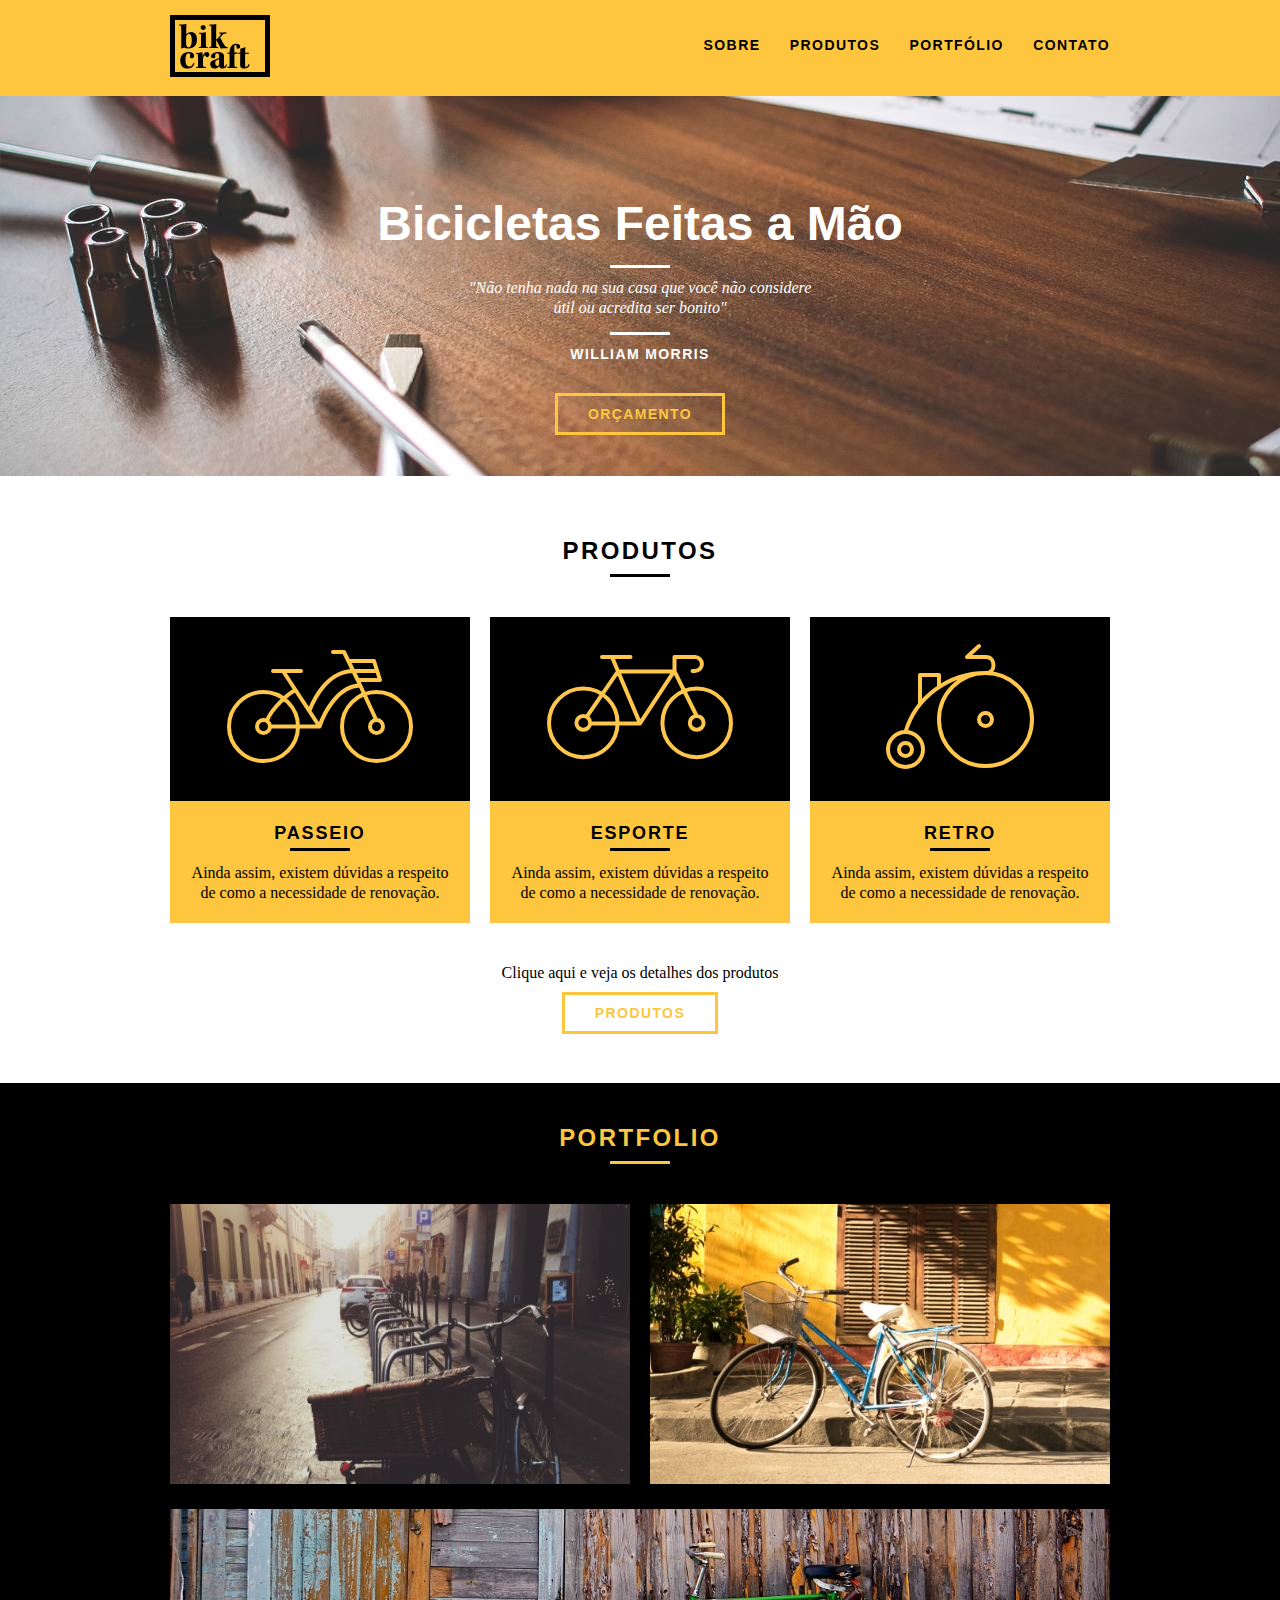
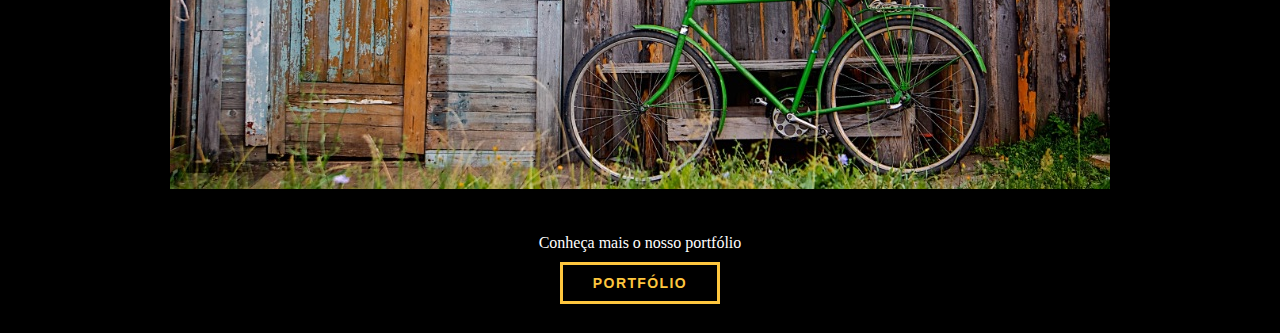
==== Index.html @ 59be9bf6 "BikCraft v1" ====
<!DOCTYPE html>
<html lang="pt-br">
    <head>
        <meta charset="UTF-8">
        <meta http-equiv="X-UA-Compatible" content="IE=edge">
        <meta name="viewport" content="width=device-width, initial-scale=1.0">
        <link rel="stylesheet" href="css/style.css">
        <link rel="stylesheet" href="css/grid.css">
        <link rel="stylesheet" href="css/normalize.css">
        <link rel="stylesheet" href="css/reset.css">
        <title>titulo</title>
    </head>

    <body>
        <header class="header">
            <div class="container">
                <a href="Index.html" class="grid-4">
                    <img src="img/bikcraft.svg" alt="BikCraft">
                </a>
                <nav class="grid-12 header_menu">
                    <ul>
                        <li><a href="sobre.html">Sobre</a></li>
                        <li><a href="produtos.html">Produtos</a></li>
                        <li><a href="portfolio.html">Portfólio</a></li>
                        <li><a href="contato.html">Contato</a></li>
                    </ul>
                </nav>
            </div>
        </header>

        <section class="introducao">
            <div class="container">
                <h1>Bicicletas Feitas a Mão</h1>
                <blockquote class="quote-externo">
                    <p>"Não tenha nada na sua casa que você não considere útil ou acredita ser bonito"</p>
                    <cite>WILLIAM MORRIS</cite>
                </blockquote>   
                <a href="produtos.html" class="btn">Orçamento</a>           
            </div>
        </section>

        <section class="produtos container">
            <h2 class="subtitulo">Produtos</h2>
            <ul class="produtos_lista">
                
                <li class="grid-1-3">
                    <div class="produtos_icone">
                        <img src="img/produtos/passeio.svg" alt="BikCraft Passeio">
                    </div>
                    <h3>Passeio</h3>
                    <p>Ainda assim, existem dúvidas a respeito de como a necessidade de renovação.</p>
                </li>

                <li class="grid-1-3">
                    <div class="produtos_icone">
                        <img src="img/produtos/esporte.svg" alt="BikCraft Esporte">
                    </div>
                    <h3>Esporte</h3>
                    <p>Ainda assim, existem dúvidas a respeito de como a necessidade de renovação.</p>
                </li>

                <li class="grid-1-3">
                    <div class="produtos_icone">
                        <img src="img/produtos/retro.svg" alt="BikCraft Retro">
                    </div>
                    <h3>Retro</h3>
                    <p>Ainda assim, existem dúvidas a respeito de como a necessidade de renovação.</p>
                </li>
            </ul>

            <div class="call">
                <p>Clique aqui e veja os detalhes dos produtos</p>
                <a href="produtos.html" class="btn btn-preto">Produtos</a>
            </div>
        </section>

        <section class="portfolio">
            <div class="container">
                <h2 class="subtitulo">Portfolio</h2>
                <ul class="portfolio_lista">
                    <li class="grid-8"><img src="img/portfolio/retro.jpg" alt="Bicicleta Retro"></li>
                    <li class="grid-8"><img src="img/portfolio/passeio.jpg" alt="Bicicleta Passeio"></li>
                    <li class="grid-8"><img src="img/portfolio/esporte.jpg" alt="Bicicleta Esporte"></li>
                </ul>
                <div class="call">
                    <p>Conheça mais o nosso portfólio</p>
                    <a href="portfolio.html" class="btn">Portfólio</a>
                </div>
            </div>
        </section>
    </body>
</html>
---- css/style.css ----
/* estilos gerais */

body{
    font-family: Arial, Helvetica, sans-serif;
}

p{
    font-family: Georgia, 'Times New Roman', serif;
    font-size: 14px;
    line-height: 20px;
}

.btn{
    border: 3px solid #fec63e;
    padding: 10px 30px;
    color: #fec63e;
    font-size: 14px;
    line-height: 20px;
    text-transform: uppercase;
    font-weight: bold;
    letter-spacing: .1em;
    transition: .2s;
}

.btn:hover{
    color: #fff;
    border-color: #fff;
}

.btn.btn-preto:hover{
    color: #000;
    border-color: #000;
}

/* header */
.header{
    position: fixed;
    top: 0;
    width: 100%;
    background: #fec63e;
    padding: 15px 0;
    z-index: 10;
}

.header_menu{
    text-align: right;
}

.header_menu ul li{
    display: inline-block;
    margin-left: 25px;
    margin-top: 20px;
}

.header_menu ul li a{
    color: #000;
    font-weight: bold;
    text-transform: uppercase;
    letter-spacing: .1em;
    font-size: 14px;
    line-height: 20px;
    padding: 10px 0;
    transition: .2s;
}

.header_menu ul li a:hover{
    color: #fff;
}

.subtitulo{
    font-size: 24px;
    line-height: 30px;
    font-weight: bold;
    letter-spacing: .1em;
    color: #000;
    text-transform: uppercase;
    text-align: center;
    margin-bottom: 40px;
}

.subtitulo:after{
    content: "";
    display: block;
    width: 60px;
    height: 3px;
    background: #000;
    margin: 8px auto;
}

/* Introdução */
.introducao{
    width: 100%;
    height: 380px;
    background-image: url(../img/bg.jpg);
    background-size: cover;
    margin-top: 96px;
    text-align: center;
    padding-top: 100px;
}

.introducao h1{
    font-size: 48px;
    color: #fff;
    font-weight: bold;
    text-transform: bold;
}

.quote-externo{
    max-width: 360px;
    margin: 0 auto;
    margin-bottom: 40px;
    color: white;
}

.quote-externo p{
    font-style: italic;
}

.quote-externo p::before, .quote-externo p::after{
    content: "";
    display: block;
    width: 60px;
    height: 3px;
    background: #fff;
    margin: 14px auto 10px auto;
}

.quote-externo cite{
    font-style: normal;
    font-weight: bold;
    font-size: 14px;
    letter-spacing: .1em;
}

/* Produtos */

.produtos{
    padding: 60px 0px;
    text-align: center;
}

.produtos_lista li{
    background-color: #fec63e;

}

.produtos_lista li h3{
    font-weight: bold;
    font-size: 18px;
    line-height: 25px;
    text-transform: uppercase;
    letter-spacing: .1em;
    margin-top: 20px;
}

.produtos_lista li h3:after{
    content: "";
    display: block;
    width: 60px;
    height: 3px;
    background: #000;
    margin: 2px auto;
}

.produtos_lista li p{
    padding: 10px 20px 20px 20px;
}

.produtos_icone{
    background: #000;
    padding: 20px;
}

.call{
    text-align: center;
    padding-top: 40px;
    clear: both;
}

.call p{
    margin-bottom: 20px;
}


/* Portfolio */

.portfolio{
    width: 100%;
    background: #000;
    padding: 40px 0;
}

.portfolio .subtitulo{
    color: #fec63e;
}

.portfolio .subtitulo:after{
    background: #fec63e;
}

.portfolio_lista li:last-child{
    margin-top: 20px;
}

.portfolio .call p{
    color: #fff;
}
---- css/grid.css ----
*, *:before, *:after {
  -webkit-box-sizing: border-box; 
  -moz-box-sizing: border-box; 
  box-sizing: border-box;
}

.container {
	width: 960px;
	margin: 0 auto;
	position: relative;
}

.container:after, .container:before {
	content: " ";
	display: table;
}

.container:after {
	clear: both;
}

.grid-1, .grid-2, .grid-3, .grid-4, .grid-5, .grid-6, .grid-7, .grid-8, .grid-9, .grid-10, .grid-11, .grid-12, .grid-13, .grid-14, .grid-15, .grid-16, .grid-1-3 {
	float: left;
	margin-left: 10px;
	margin-right: 10px;
}

.grid-1 	{width: 40px;}
.grid-2 	{width: 100px;}
.grid-3 	{width: 160px;}
.grid-4 	{width: 220px;}
.grid-5 	{width: 280px;}
.grid-6 	{width: 340px;}
.grid-7 	{width: 400px;}
.grid-8 	{width: 460px;}
.grid-9 	{width: 520px;}
.grid-10 	{width: 580px;}
.grid-11 	{width: 640px;}
.grid-12 	{width: 700px;}
.grid-13 	{width: 760px;}
.grid-14 	{width: 820px;}
.grid-15 	{width: 880px;}
.grid-16 	{width: 940px;}
.grid-1-3	{width: 300px;}
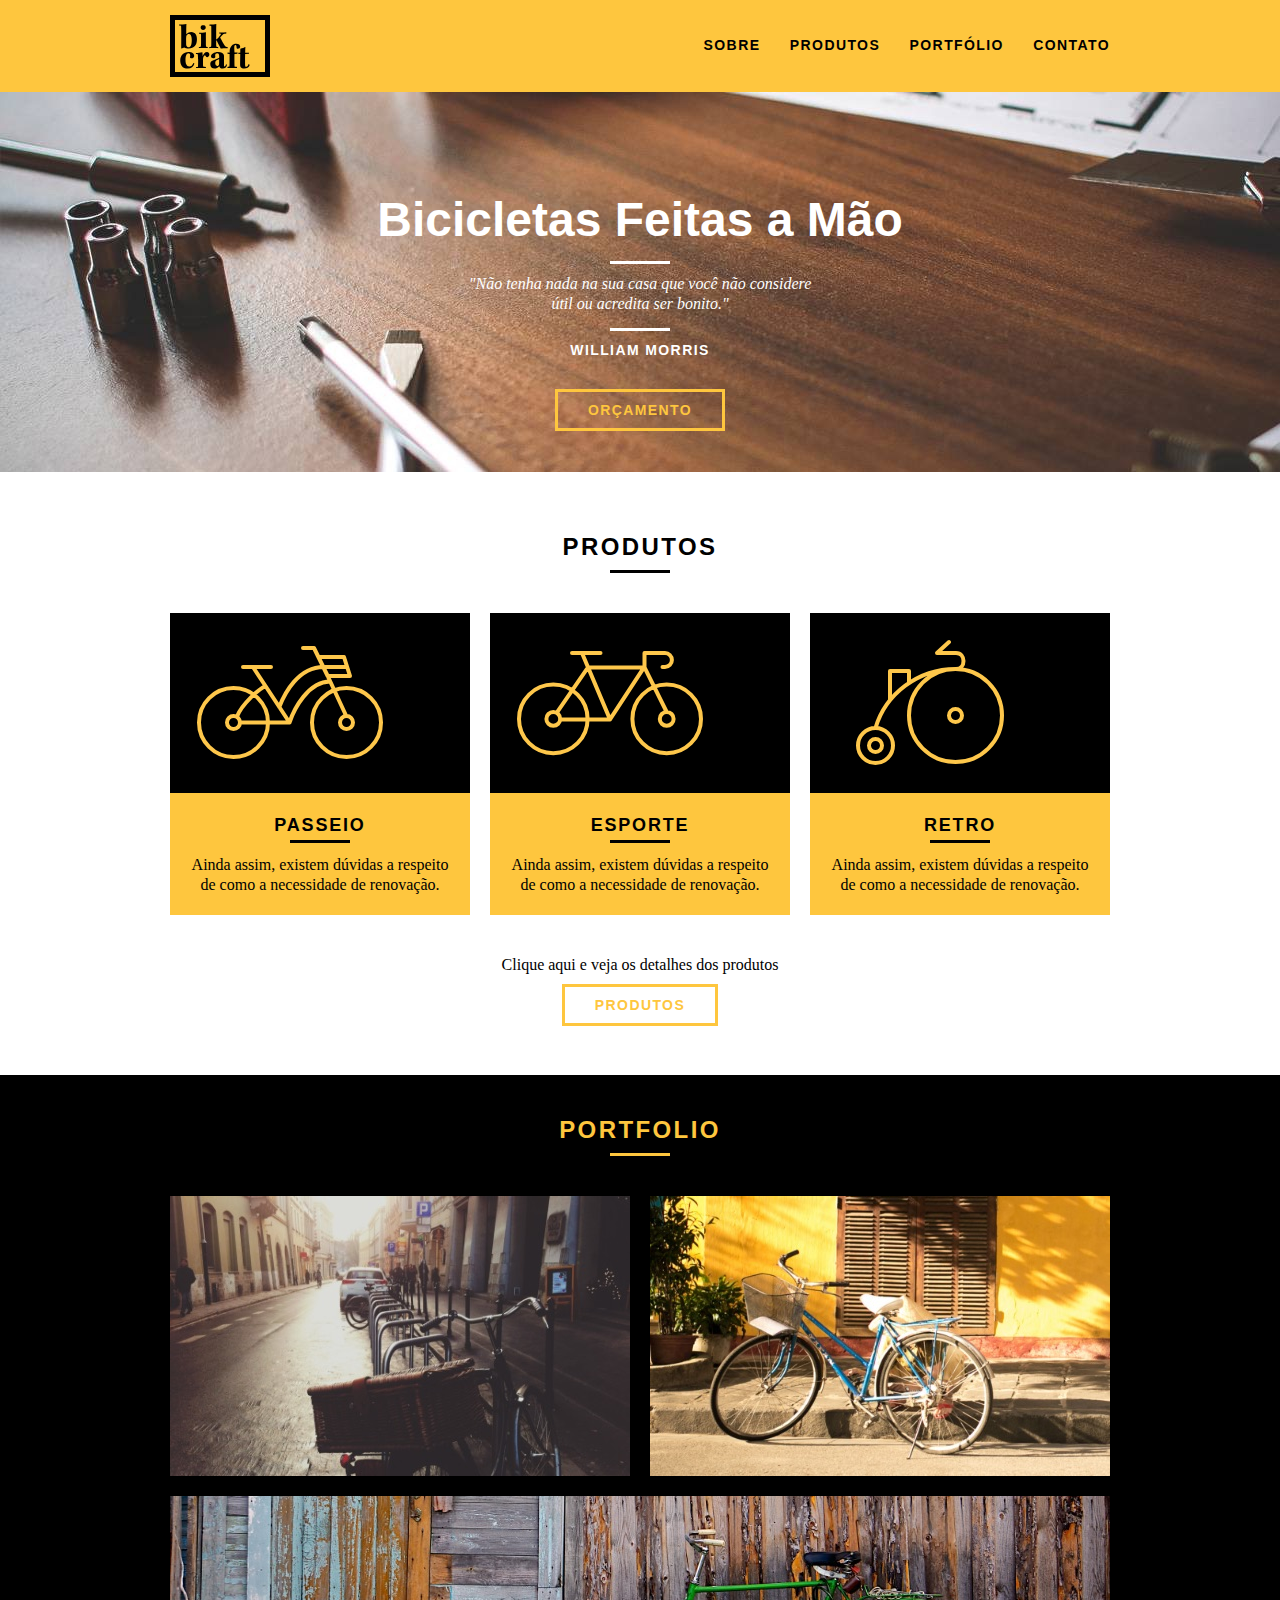
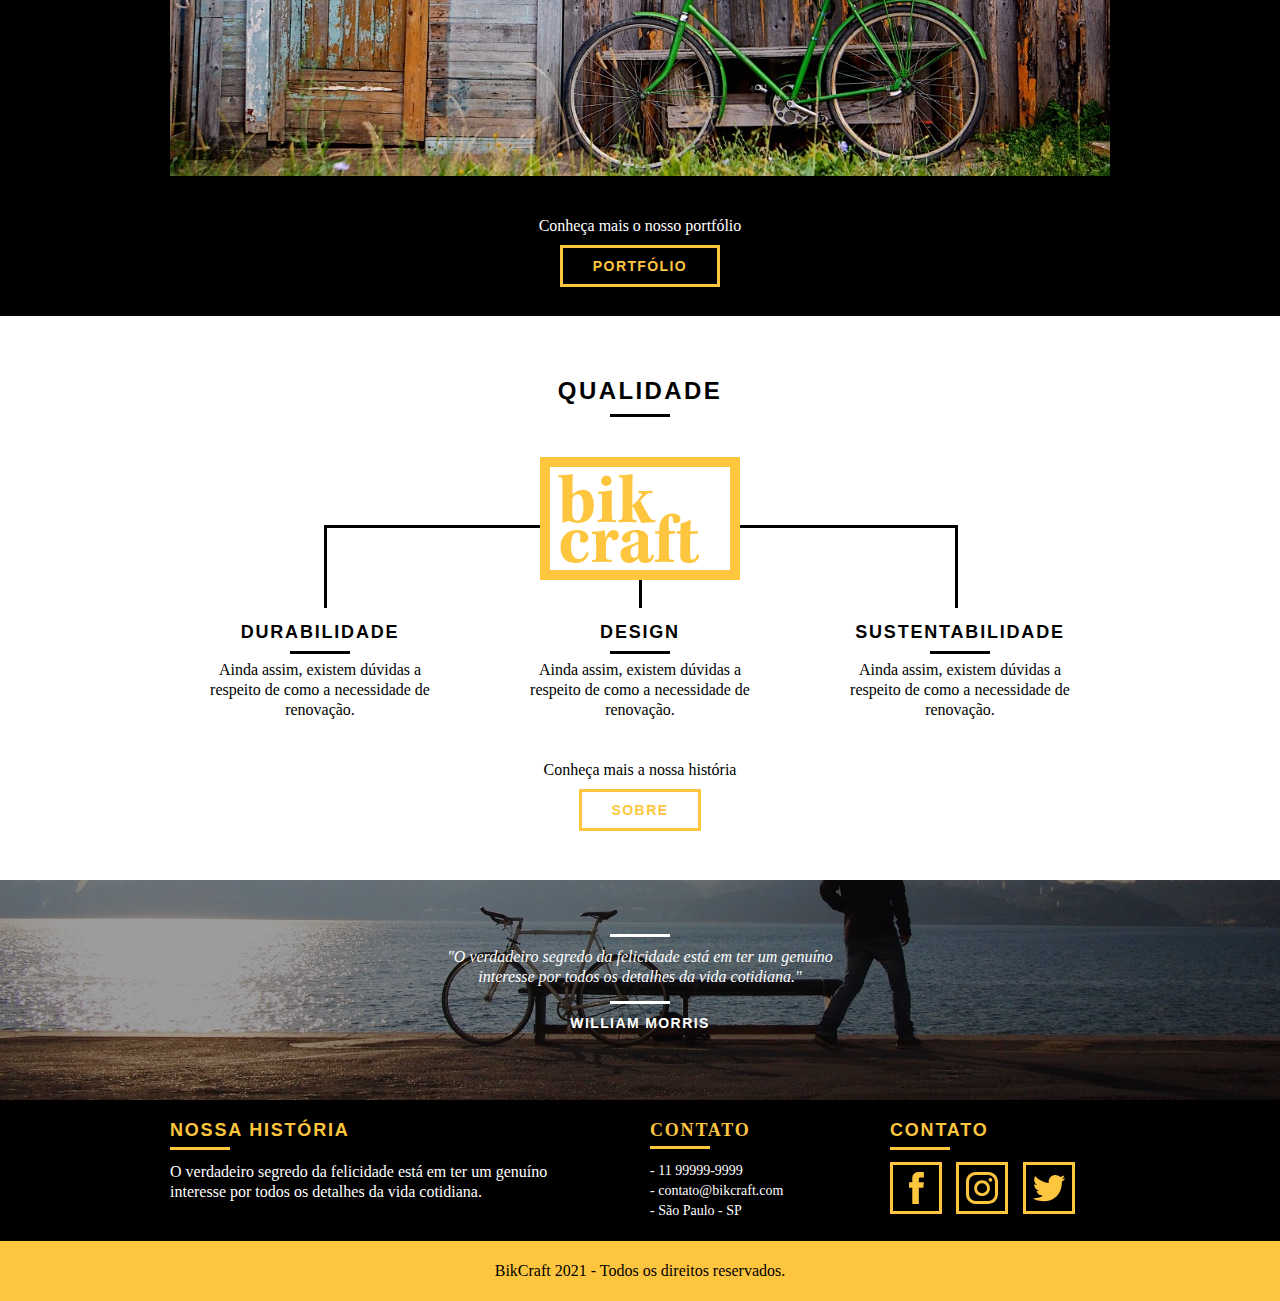
==== commit 6080431e: "Home" ====
--- a/Index.html
+++ b/Index.html
@@ -32,7 +32,7 @@
             <div class="container">
                 <h1>Bicicletas Feitas a Mão</h1>
                 <blockquote class="quote-externo">
-                    <p>"Não tenha nada na sua casa que você não considere útil ou acredita ser bonito"</p>
+                    <p>"Não tenha nada na sua casa que você não considere útil ou acredita ser bonito."</p>
                     <cite>WILLIAM MORRIS</cite>
                 </blockquote>   
                 <a href="produtos.html" class="btn">Orçamento</a>           
@@ -88,5 +88,71 @@
                 </div>
             </div>
         </section>
+
+        <section class="qualidade container">
+            <h2 class="subtitulo">Qualidade</h2>
+            <img src="img/bikcraft-qualidade.svg" alt="BikCraft">
+            <ul class="qualidade_lista">
+                <li class="grid-1-3">
+                    <h3>Durabilidade</h3>
+                    <p>Ainda assim, existem dúvidas a respeito de como a necessidade de renovação.</p>
+                </li>
+                <li class="grid-1-3">
+                    <h3>Design</h3>
+                    <p>Ainda assim, existem dúvidas a respeito de como a necessidade de renovação.</p>
+                </li>
+                <li class="grid-1-3">
+                    <h3>Sustentabilidade</h3>
+                    <p>Ainda assim, existem dúvidas a respeito de como a necessidade de renovação.</p>
+                </li>
+            </ul>
+
+            <div class="call">
+                <p>Conheça mais a nossa história</p>
+                <a href="sobre.html" class="btn btn-preto">Sobre</a>
+            </div>
+        </section>
+
+        <section class="quebra">
+            <blockquote class="quote-externo container">
+                <p>"O verdadeiro segredo da felicidade está em ter um genuíno interesse por todos os detalhes da vida cotidiana."</p>
+                <cite>WILLIAM MORRIS</cite>
+            </blockquote>   
+        </section>
+
+        <footer>
+            <div class="footer">
+                <div class="container">
+                    <div class="grid-8 footer_historia">
+                        <h3>Nossa História</h3>
+                        <p>O verdadeiro segredo da felicidade está em ter um genuíno interesse por todos os detalhes da vida cotidiana.</p>
+                    </div>
+
+                    <div class="grid-4 footer_contato">
+                        <h3>Contato</h3>
+                        <ul>
+                            <li>- 11 99999-9999</li>
+                            <li>- contato@bikcraft.com</li>
+                            <li>- São Paulo - SP</li>
+                        </ul>
+                    </div>
+
+                    <div class="grid-4 footer_redes">
+                        <h3>Contato</h3>
+                        <ul>
+                            <li><a href="http://facebook.com" target="_blank"><img src="img/redes-sociais/facebook.svg" alt=""></a></li>
+                            <li><a href="http://instagram.com" target="_blank"><img src="img/redes-sociais/instagram.svg" alt=""></a></li>
+                            <li><a href="http://twitter.com" target="_blank"><img src="img/redes-sociais/twitter.svg" alt=""></a></li>
+                        </ul>
+                    </div>
+                </div>
+            </div>
+
+            <div class="copy">
+                <div class="container">
+                    <p class="grid-16">BikCraft 2021 - Todos os direitos reservados.</p>
+                </div>
+            </div>
+        </footer>
     </body>
 </html>--- a/css/style.css
+++ b/css/style.css
@@ -8,6 +8,10 @@
     font-family: Georgia, 'Times New Roman', serif;
     font-size: 14px;
     line-height: 20px;
+}
+
+img{
+    display: block;
 }
 
 .btn{
@@ -93,7 +97,7 @@
     height: 380px;
     background-image: url(../img/bg.jpg);
     background-size: cover;
-    margin-top: 96px;
+    margin-top: 92px;
     text-align: center;
     padding-top: 100px;
 }
@@ -206,3 +210,123 @@
     color: #fff;
 }
 
+.qualidade{
+    padding: 60px 0;
+}
+
+.qualidade img{
+    margin: 0 auto;
+}
+
+.qualidade::after{
+    content: "";
+    width: 634px;
+    height: 83px;
+    display: block;
+    background: url("../img/linhas.svg") no-repeat center;
+    position: absolute;
+    top: 209px;
+    right: 162px;
+    z-index: -1;
+}
+
+.qualidade_lista{
+    padding-top: 20px;
+}
+
+.qualidade_lista li{
+    text-align: center;
+    padding: 0 40px;
+}
+
+.qualidade_lista li h3{
+    font-weight: bold;
+    font-size: 18px;
+    line-height: 25px;
+    text-transform: uppercase;
+    letter-spacing: .1em;
+    margin-top: 20px;
+}
+
+.qualidade_lista li h3:after{
+    content: "";
+    display: block;
+    width: 60px;
+    height: 3px;
+    background: #000;
+    margin: 6px auto;
+}
+
+/* quebra */
+
+.quebra{
+    width: 100%;
+    height: 220px;
+    background: url("../img/bg-footer.jpg");
+    background-size: cover;
+    text-align: center;
+    padding-top: 40px;
+}
+
+.quebra .quote-externo{
+    max-width: 400px;
+}
+
+.footer{
+    width: 100%;
+    background-color: #000;
+    color: #fff;
+    padding: 20px 0;
+}
+
+.footer h3{
+    font-size: 18px;
+    font-height: 25px;
+    color: #fec63e;
+    text-transform: uppercase;
+    letter-spacing: .1em;
+    font-weight: bold;
+}
+
+.footer h3:after{
+    content: "";
+    display: block;
+    width: 60px;
+    height: 3px;
+    background: #fec63e;
+    margin: 6px 0 12px 0;
+}
+
+.footer_historia{
+    padding-right: 40px;
+}
+
+
+.footer_contato{
+    font-size: 14px;
+    line-height: 20px;
+    font-family: Georgia, "Times New Roman", Times, serif;
+}
+
+.footer_redes ul li{
+    display: inline-block;
+    margin-right: 10px;
+}
+
+.footer_redes ul li a{
+    border: 3px solid #fec63e;
+    display: block;
+    padding: 7px;
+    transition: .2s;
+}
+
+.footer_redes ul li a:hover{
+    border-color: #fff;
+}
+
+.copy{
+    width: 100%;
+    background: #fec63e;
+    padding: 20px 0;
+    text-align: center;
+}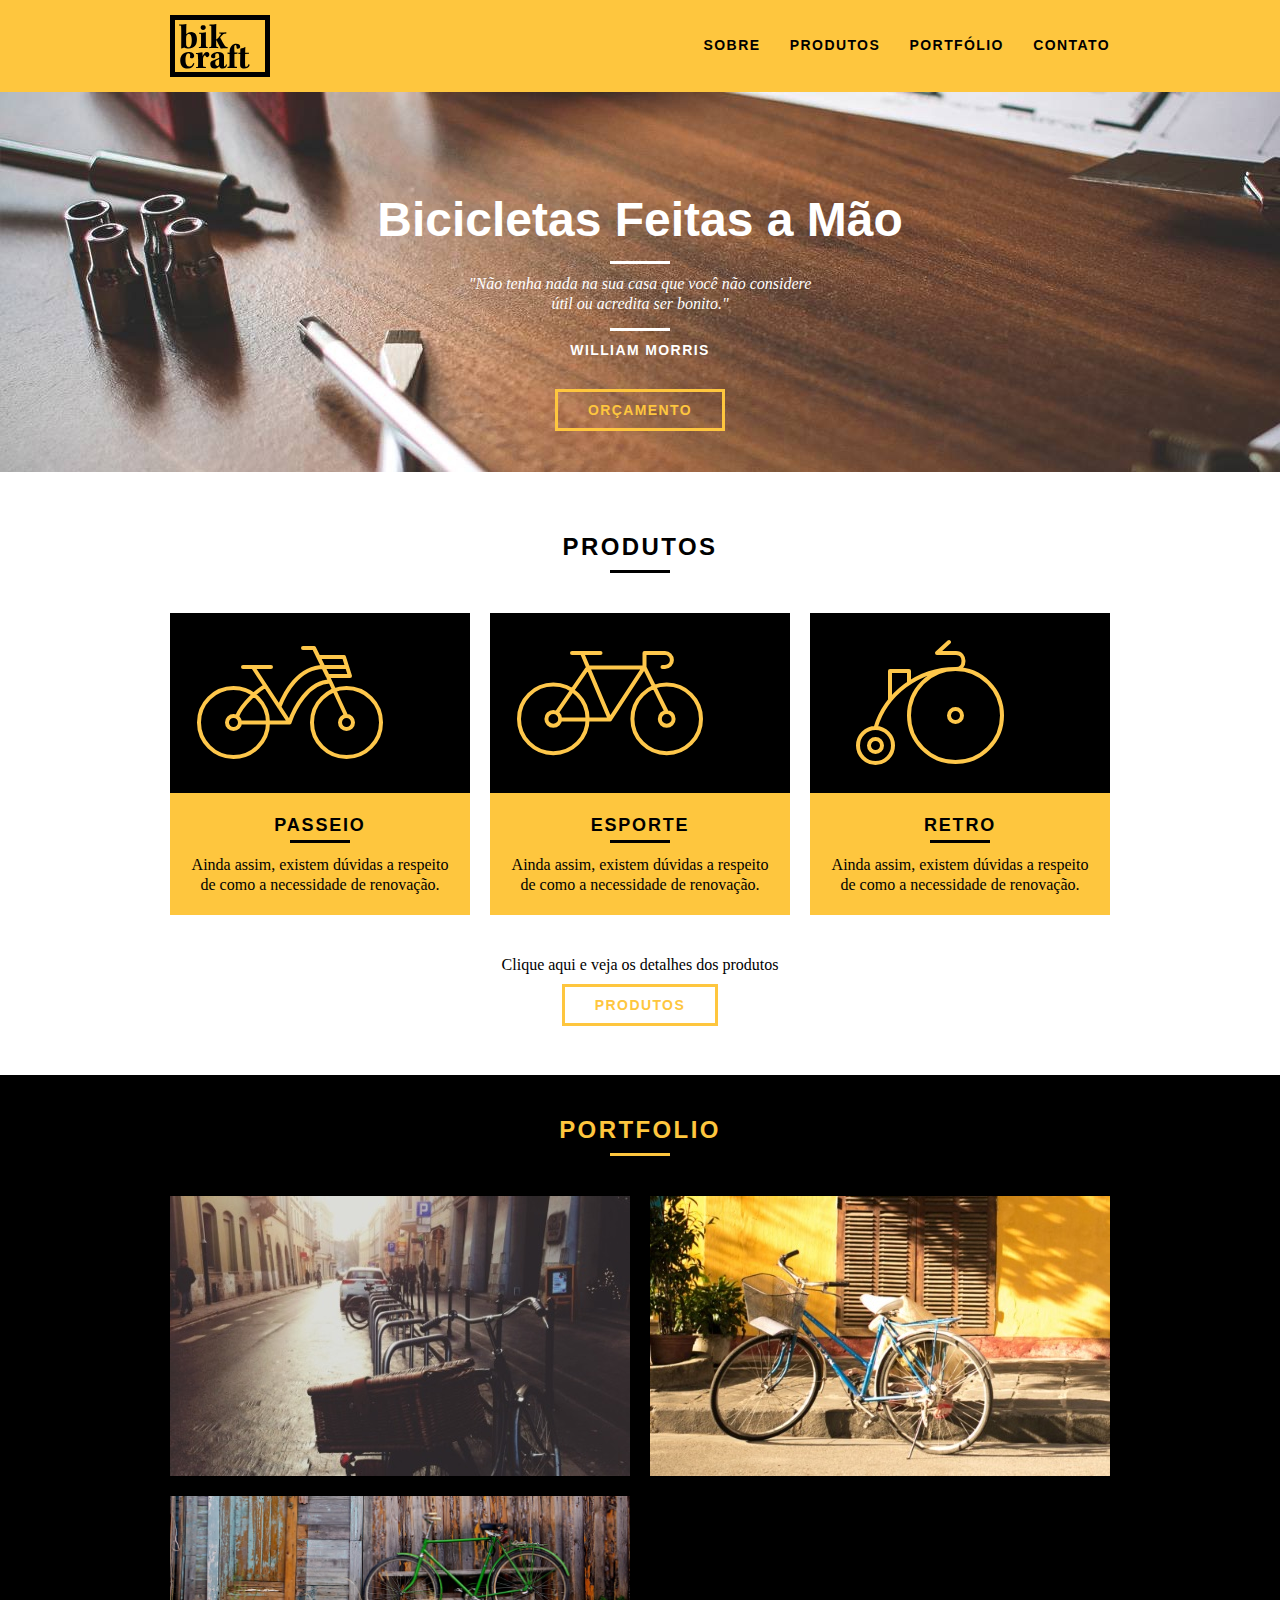
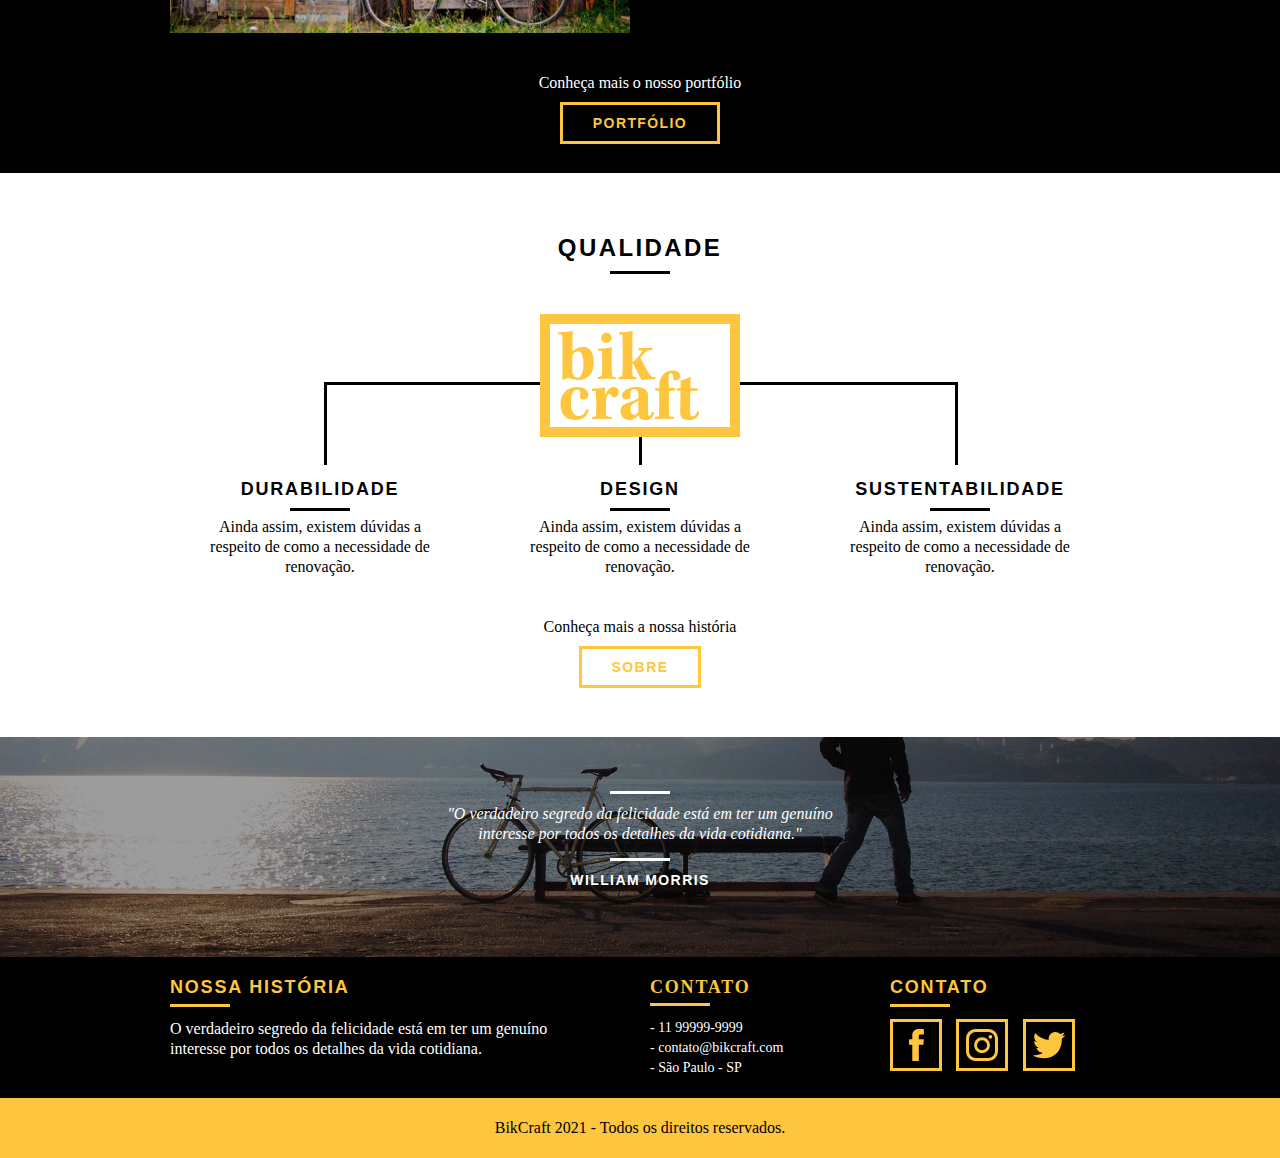
==== commit 3ec062db: "Home page" ====
--- a/Index.html
+++ b/Index.html
@@ -8,7 +8,8 @@
         <link rel="stylesheet" href="css/grid.css">
         <link rel="stylesheet" href="css/normalize.css">
         <link rel="stylesheet" href="css/reset.css">
-        <title>titulo</title>
+        <link rel="stylesheet" href="css/responsivo.css">
+        <title>BikCraft - Home</title>
     </head>
 
     <body>
--- a/css/style.css
+++ b/css/style.css
@@ -4,6 +4,10 @@
     font-family: Arial, Helvetica, sans-serif;
 }
 
+html {
+    user-select: none;
+}
+
 p{
     font-family: Georgia, 'Times New Roman', serif;
     font-size: 14px;
@@ -12,6 +16,7 @@
 
 img{
     display: block;
+    max-width: 100%;
 }
 
 .btn{
@@ -24,6 +29,7 @@
     font-weight: bold;
     letter-spacing: .1em;
     transition: .2s;
+    cursor: pointer;
 }
 
 .btn:hover{
@@ -71,6 +77,10 @@
     color: #fff;
 }
 
+.header_menu ul li a.menu_ativo{
+    color: #fff;
+}
+
 .subtitulo{
     font-size: 24px;
     line-height: 30px;
@@ -89,6 +99,50 @@
     height: 3px;
     background: #000;
     margin: 8px auto;
+}
+
+.subtitulo-interno{
+    font-size: 24px;
+    line-height: 30px;
+    font-weight: bold;
+    letter-spacing: .1em;
+    color: #000;
+    text-transform: uppercase;
+    margin-bottom: 20px;
+}
+
+.subtitulo-interno:after{
+    content: "";
+    display: block;
+    width: 60px;
+    height: 3px;
+    background: #000;
+    margin: 8px 0;
+}
+
+/* Introdução Interna*/
+.introducao-interna{
+    width: 100%;
+    margin-top: 92px;
+    height: 160px;
+    text-align: center;
+    color: #fff;
+    padding-top: 30px;
+}
+
+.introducao-interna h1{
+    font-size: 36px;
+    font-weight: bold;
+    text-transform: bold;
+}
+
+.introducao-interna h1:after{
+    content: "";
+    display: block;
+    width: 60px;
+    height: 3px;
+    background: #fff;
+    margin: 6px auto 10px auto;
 }
 
 /* Introdução */
@@ -232,6 +286,7 @@
 
 .qualidade_lista{
     padding-top: 20px;
+    overflow: auto; /* clear-fix */
 }
 
 .qualidade_lista li{
--- a/css/grid.css
+++ b/css/grid.css
@@ -41,4 +41,41 @@
 .grid-14 	{width: 820px;}
 .grid-15 	{width: 880px;}
 .grid-16 	{width: 940px;}
-.grid-1-3	{width: 300px;}+.grid-1-3	{width: 300px;}
+
+@media only screen and (min-width: 788px) and (max-width: 979px) {
+.container {
+	width: 768px;
+}
+
+.grid-1 	{width: 28px;}
+.grid-2 	{width: 76px;}
+.grid-3 	{width: 124px;}
+.grid-4 	{width: 172px;}
+.grid-5 	{width: 220px;}
+.grid-6 	{width: 268px;}
+.grid-7 	{width: 316px;}
+.grid-8 	{width: 364px;}
+.grid-9 	{width: 412px;}
+.grid-10 	{width: 460px;}
+.grid-11 	{width: 508px;}
+.grid-12 	{width: 556px;}
+.grid-13 	{width: 604px;}
+.grid-14 	{width: 652px;}
+.grid-15 	{width: 700px;}
+.grid-16 	{width: 748px;}
+.grid-1-3	{width: 236px;}
+}
+
+@media only screen and (max-width: 787px) {
+
+.container {
+	width: 300px;
+}
+
+.grid-1, .grid-2, .grid-3, .grid-4, .grid-5, .grid-6, .grid-7, .grid-8, .grid-9, .grid-10, .grid-11, .grid-12, .grid-13, .grid-14, .grid-15, .grid-16, .grid-1-3 {
+	width: 300px;
+	margin-bottom: 20px;
+	float: none;
+}
+}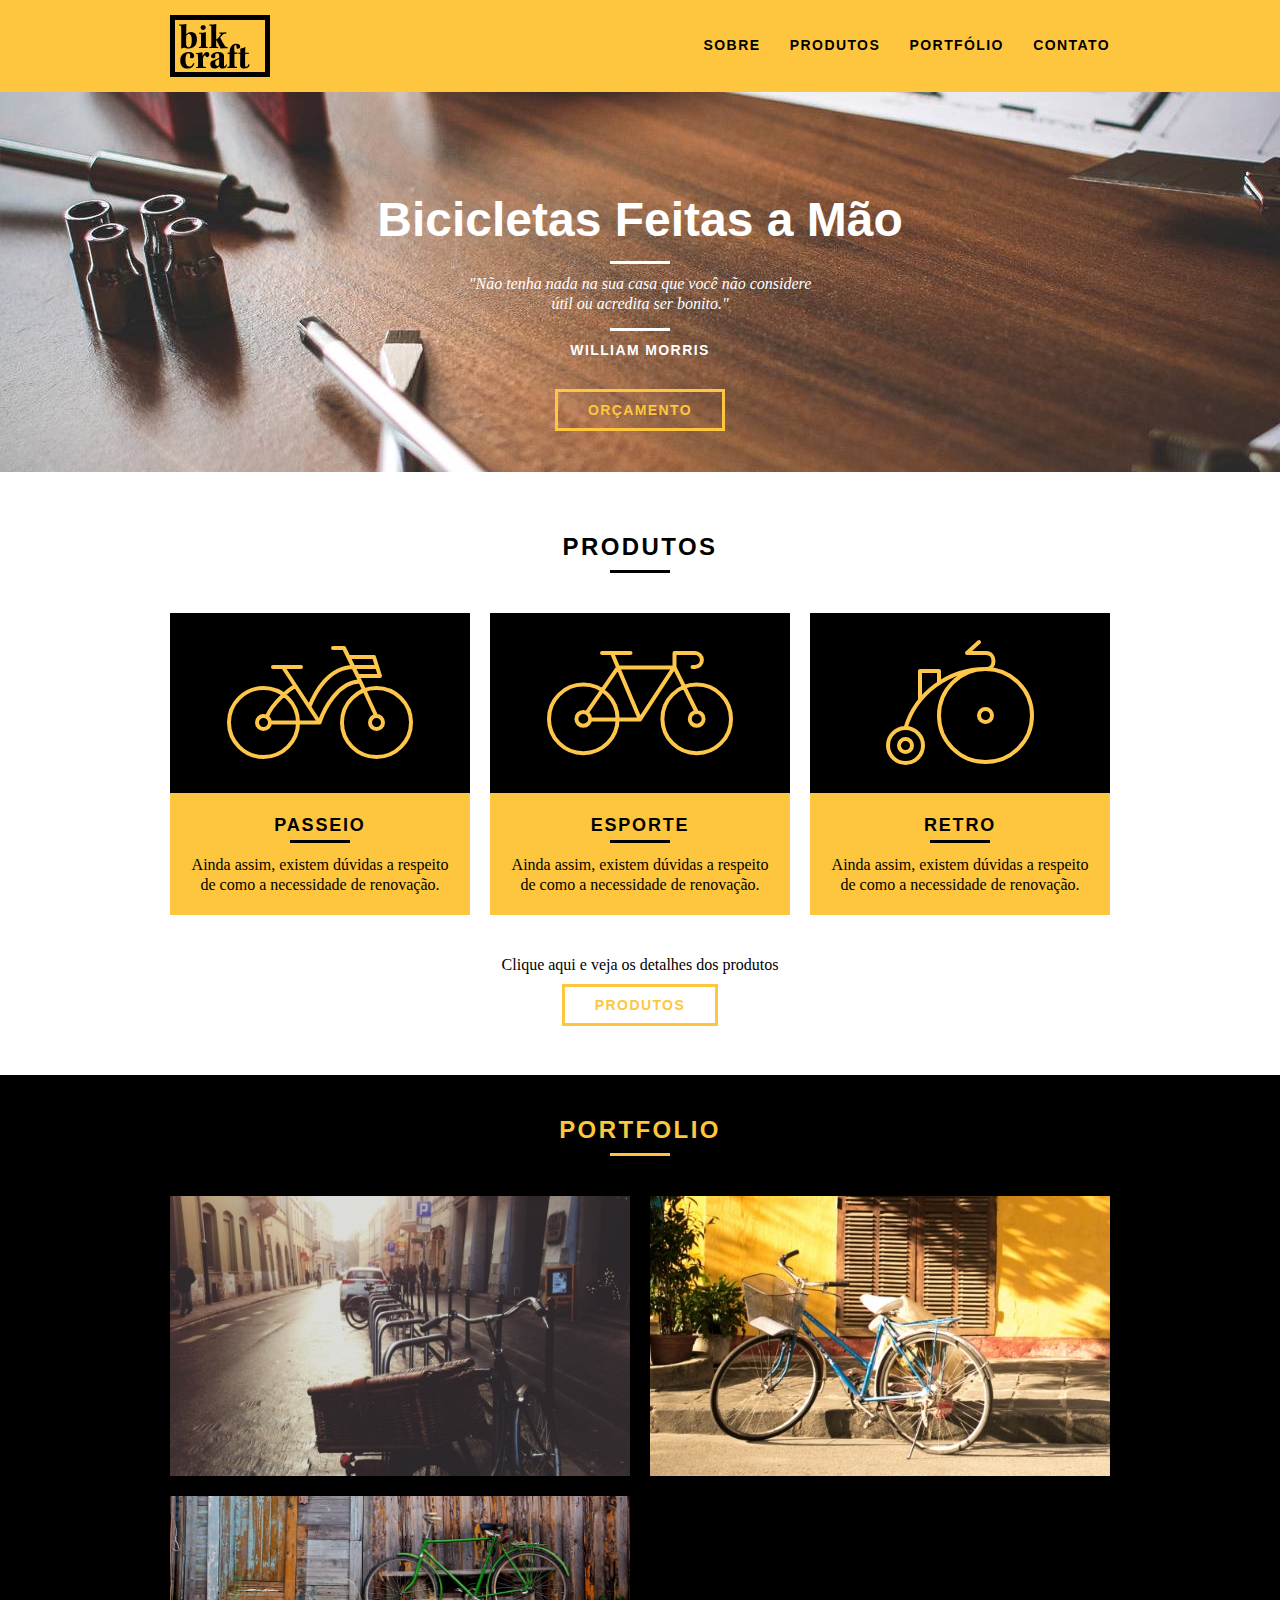
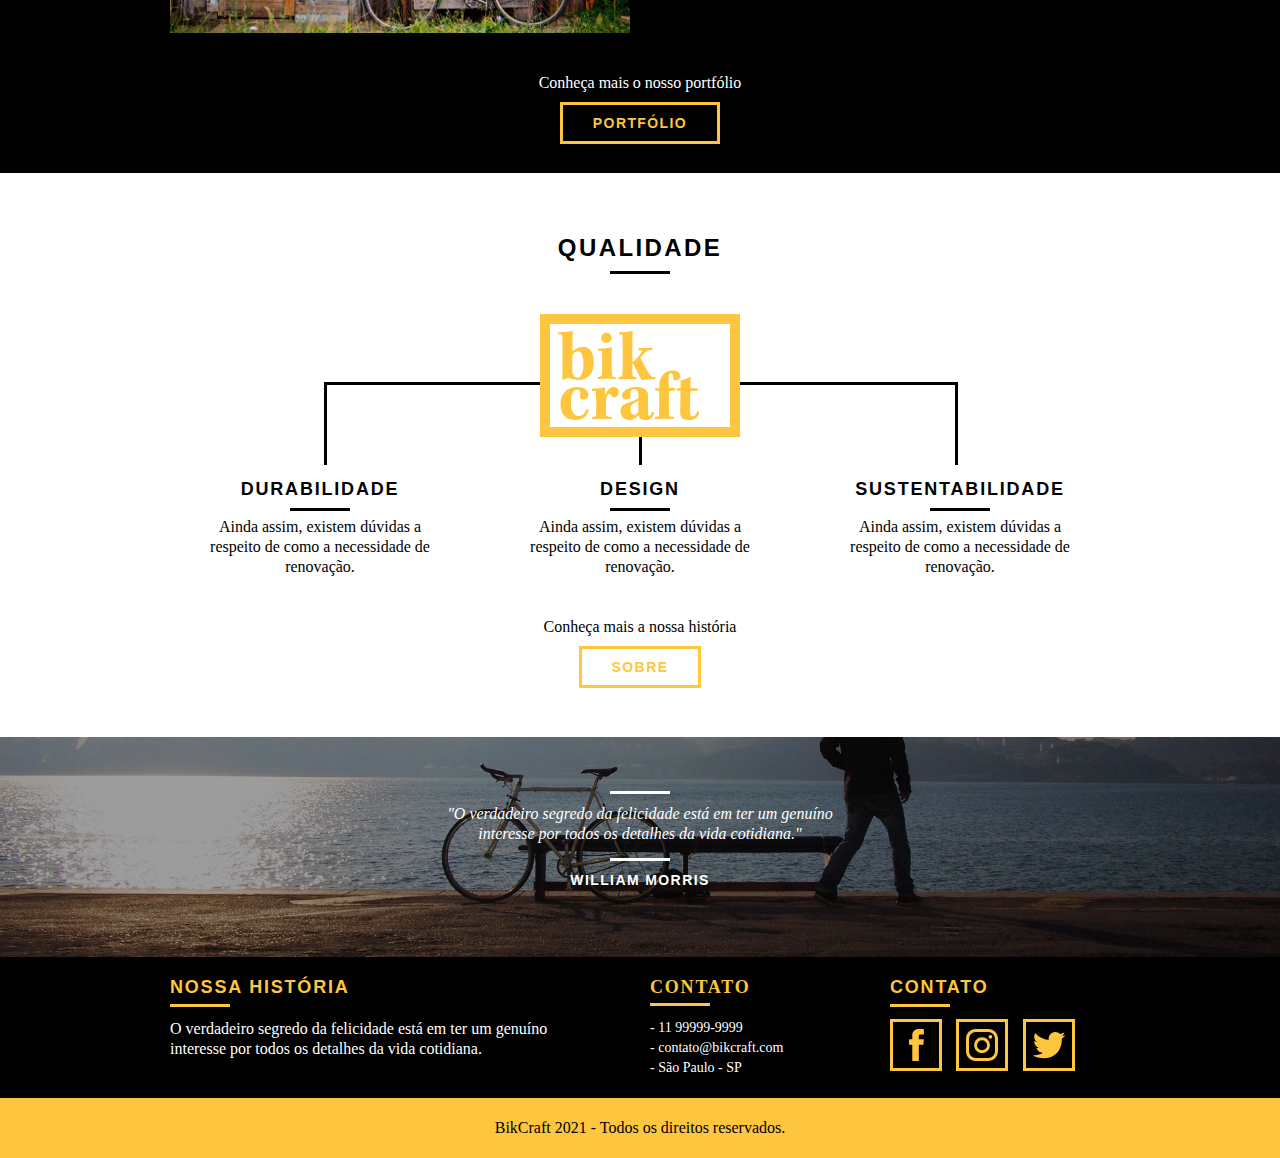
==== commit 773de78f: "Index" ====
--- a/Index.html
+++ b/Index.html
@@ -9,6 +9,7 @@
         <link rel="stylesheet" href="css/normalize.css">
         <link rel="stylesheet" href="css/reset.css">
         <link rel="stylesheet" href="css/responsivo.css">
+        <script>document.documentElement.classList.add("js");</script>
         <title>BikCraft - Home</title>
     </head>
 
@@ -155,5 +156,6 @@
                 </div>
             </div>
         </footer>
+        <script src="./js/"></script>
     </body>
 </html>--- a/css/style.css
+++ b/css/style.css
@@ -199,7 +199,11 @@
 
 .produtos_lista li{
     background-color: #fec63e;
-
+    text-align: center;
+}
+
+.produtos_lista li img {
+    margin: 0 auto;
 }
 
 .produtos_lista li h3{
@@ -272,7 +276,7 @@
     margin: 0 auto;
 }
 
-.qualidade::after{
+.qualidade:after{
     content: "";
     width: 634px;
     height: 83px;
--- a/css/grid.css
+++ b/css/grid.css
@@ -25,57 +25,57 @@
 	margin-right: 10px;
 }
 
-.grid-1 	{width: 40px;}
-.grid-2 	{width: 100px;}
-.grid-3 	{width: 160px;}
-.grid-4 	{width: 220px;}
-.grid-5 	{width: 280px;}
-.grid-6 	{width: 340px;}
-.grid-7 	{width: 400px;}
-.grid-8 	{width: 460px;}
-.grid-9 	{width: 520px;}
-.grid-10 	{width: 580px;}
-.grid-11 	{width: 640px;}
-.grid-12 	{width: 700px;}
-.grid-13 	{width: 760px;}
-.grid-14 	{width: 820px;}
-.grid-15 	{width: 880px;}
-.grid-16 	{width: 940px;}
-.grid-1-3	{width: 300px;}
+	.grid-1 	{width: 40px;}
+	.grid-2 	{width: 100px;}
+	.grid-3 	{width: 160px;}
+	.grid-4 	{width: 220px;}
+	.grid-5 	{width: 280px;}
+	.grid-6 	{width: 340px;}
+	.grid-7 	{width: 400px;}
+	.grid-8 	{width: 460px;}
+	.grid-9 	{width: 520px;}
+	.grid-10 	{width: 580px;}
+	.grid-11 	{width: 640px;}
+	.grid-12 	{width: 700px;}
+	.grid-13 	{width: 760px;}
+	.grid-14 	{width: 820px;}
+	.grid-15 	{width: 880px;}
+	.grid-16 	{width: 940px;}
+	.grid-1-3	{width: 300px;}
 
 @media only screen and (min-width: 788px) and (max-width: 979px) {
-.container {
-	width: 768px;
-}
+	.container {
+		width: 768px;
+	}
 
-.grid-1 	{width: 28px;}
-.grid-2 	{width: 76px;}
-.grid-3 	{width: 124px;}
-.grid-4 	{width: 172px;}
-.grid-5 	{width: 220px;}
-.grid-6 	{width: 268px;}
-.grid-7 	{width: 316px;}
-.grid-8 	{width: 364px;}
-.grid-9 	{width: 412px;}
-.grid-10 	{width: 460px;}
-.grid-11 	{width: 508px;}
-.grid-12 	{width: 556px;}
-.grid-13 	{width: 604px;}
-.grid-14 	{width: 652px;}
-.grid-15 	{width: 700px;}
-.grid-16 	{width: 748px;}
-.grid-1-3	{width: 236px;}
+	.grid-1 	{width: 28px;}
+	.grid-2 	{width: 76px;}
+	.grid-3 	{width: 124px;}
+	.grid-4 	{width: 172px;}
+	.grid-5 	{width: 220px;}
+	.grid-6 	{width: 268px;}
+	.grid-7 	{width: 316px;}
+	.grid-8 	{width: 364px;}
+	.grid-9 	{width: 412px;}
+	.grid-10 	{width: 460px;}
+	.grid-11 	{width: 508px;}
+	.grid-12 	{width: 556px;}
+	.grid-13 	{width: 604px;}
+	.grid-14 	{width: 652px;}
+	.grid-15 	{width: 700px;}
+	.grid-16 	{width: 748px;}
+	.grid-1-3	{width: 236px;}
 }
 
 @media only screen and (max-width: 787px) {
 
-.container {
-	width: 300px;
-}
+	.container {
+		width: 300px;
+	}
 
-.grid-1, .grid-2, .grid-3, .grid-4, .grid-5, .grid-6, .grid-7, .grid-8, .grid-9, .grid-10, .grid-11, .grid-12, .grid-13, .grid-14, .grid-15, .grid-16, .grid-1-3 {
-	width: 300px;
-	margin-bottom: 20px;
-	float: none;
-}
+	.grid-1, .grid-2, .grid-3, .grid-4, .grid-5, .grid-6, .grid-7, .grid-8, .grid-9, .grid-10, .grid-11, .grid-12, .grid-13, .grid-14, .grid-15, .grid-16, .grid-1-3 {
+		width: 300px;
+		margin: 0 0 20px 0;
+		float: none;
+	}
 }--- a/css/responsivo.css
+++ b/css/responsivo.css
@@ -0,0 +1,158 @@
+/* Tablet */
+@media only screen and (min-width: 788px) and (max-width: 979px) {
+
+	/* QUALIDADE HOME */
+	.qualidade:after{
+		right: 66px;
+	}
+
+	.qualidade_lista li{
+		padding: 0 10px;
+	}
+
+	/* FOOTER */
+	.footer_redes ul li a{
+		border: 3px solid #fec63e;
+		display: block;
+		padding: 6px;
+	}
+	
+	.footer_redes ul li a img {
+		height: 26px;
+		width: 26px;
+	}
+
+	/* PRODUTOS */
+	.produto_item h2 {
+		top: -150px;
+		margin-bottom: -56px;
+	}
+
+	.produto_icone {
+		padding: 41px 0;
+	}
+
+	.produto_info p {
+		font-size: 14px;
+		line-height: 20px;
+		padding: 20px 30px;
+		height: auto;
+	}
+
+	.produto_info ul li {
+		width: 181px;
+		height: 49px;
+	}
+}
+
+/* Smartphone */
+@media only screen and (max-width: 787px) {
+	/* HEADER */
+	.header {
+		position: relative;
+		padding-bottom: 0px;
+	}
+
+	.header img {
+		margin: 0 auto 10px auto;
+	}
+
+	.header_menu {
+		text-align: center;
+	}
+
+	.header_menu ul li {
+		margin: 5px;
+	}
+
+	.header_menu ul li a {
+		color: #000;
+		border: 4px solid #000;
+		width: 130px;
+		display: block;
+		float: left;
+		padding: 10px 0;
+	}
+
+	.header_menu ul li a:hover {
+		border-color: #fff;
+	}
+
+	.header_menu ul li a.menu_ativo {
+		border-color: #fff;
+	}
+
+	/* INTRODUCAO */
+	.introducao {
+		margin-top: 0px;
+		padding-top: 50px;
+		background: url("../img/bg-mobile.jpg") no-repeat center;
+		background-size: cover;
+	}
+
+	.introducao-interna {
+		margin-top: 0px;
+	}
+	
+
+	/* CALL */
+	.call{
+		padding-top: 10px;
+	}
+
+	.qualidade:after {
+		display: none;
+	}
+
+	.introducao h1 {
+		font-size: 36px;
+	}
+
+	/* SOBRE */
+	.missao_sobre p {
+		font-size: 14px;
+		line-height: 20px;
+		padding-right: 0px;
+	}
+
+	.missao_sobre ul li {
+		font-size: 14px;
+		line-height: 25px;
+	}
+
+	/* PRODUTOS */
+	.produto_item h2 {
+		top: -100px;
+		margin-bottom: -64px;
+	}
+
+	.produto_icone {
+		padding: 41px 0;
+	}
+
+	.produto_info p {
+		font-size: 14px;
+		line-height: 20px;
+		padding: 20px 30px;
+		height: auto;
+	}
+
+	.produto_info ul li {
+		font-size: 14px;
+		line-height: 20px;
+		width: 149px;
+		height: 49px;
+		padding-top: 14px;
+	}
+
+	.form {
+		padding-right: 0px;
+	}
+
+	/* CONTATO */
+	.contato_form {
+		padding-right: 0px;
+		margin-bottom: 40px;
+	}
+	
+}
